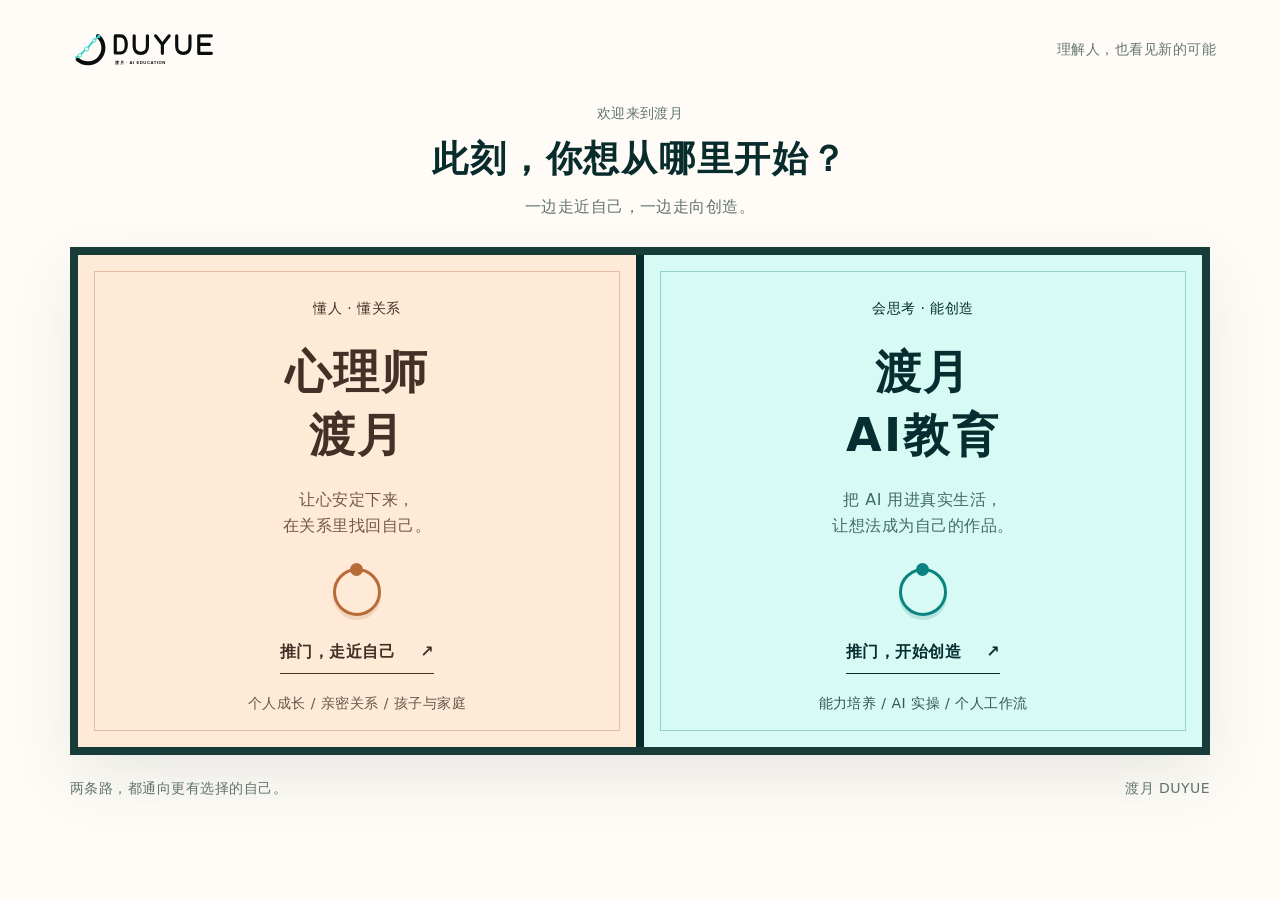
==== index.html @ 3cd17a3c "Replace Pages site with current DUYUE website" ====
﻿<!DOCTYPE html><html lang="zh-CN"><head><meta charSet="utf-8"/><meta name="viewport" content="width=device-width, initial-scale=1"/><link rel="preload" href="/brand/duyue-logo-horizontal-color.svg" as="image"/><link rel="stylesheet" href="/_next/static/css/index.BgFZwK7Y.css"/>
</head><body><main class="duyue-gateway" id="top"><header class="gateway-header"><img src="/brand/duyue-logo-horizontal-color.svg" alt="渡月 DUYUE"/><span>理解人，也看见新的可能</span></header><div class="gateway-heading"><p>欢迎来到渡月</p><h1>此刻，你想从哪里开始？</h1><span>一边走近自己，一边走向创造。</span></div><div class="gateway-doors" aria-label="选择进入心理或 AI 教育网站"><a class="gateway-door door-psychology" href="/psychology/" data-door="true"><span class="door-frame" aria-hidden="true"></span><span class="door-kind">懂人 · 懂关系</span><h2>心理师<span>渡月</span></h2><p>让心安定下来，<br/>在关系里找回自己。</p><span class="door-ring" aria-hidden="true"></span><span class="door-enter">推门，走近自己 <b aria-hidden="true">↗</b></span><small>个人成长 / 亲密关系 / 孩子与家庭</small></a><a class="gateway-door door-education" href="/ai-education/" data-door="true"><span class="door-frame" aria-hidden="true"></span><span class="door-kind">会思考 · 能创造</span><h2>渡月<span>AI教育</span></h2><p>把 AI 用进真实生活，<br/>让想法成为自己的作品。</p><span class="door-ring" aria-hidden="true"></span><span class="door-enter">推门，开始创造 <b aria-hidden="true">↗</b></span><small>能力培养 / AI 实操 / 个人工作流</small></a></div><footer class="gateway-footer"><span>两条路，都通向更有选择的自己。</span><span>渡月 DUYUE</span></footer></main><!--$--><!--/$--><div hidden=""><!--$--><div hidden=""><title>渡月 DUYUE｜走近自己，走向创造</title><meta name="description" content="心理师渡月与渡月AI教育。理解自己与关系，学习面向 AI 时代的能力。选择此刻适合你的入口。"><meta property="og:title" content="渡月 DUYUE｜看见复杂，走向清醒的行动"><meta property="og:description" content="渡月，关系成长顾问与 AI一人公司实践者。把复杂的问题放回真实处境。"><meta property="og:image" content="https://nqldy.top/og.png"><meta property="og:image:width" content="1536"><meta property="og:image:height" content="1024"><meta property="og:image:alt" content="渡月 DUYUE"><meta name="twitter:card" content="summary_large_image"><meta name="twitter:title" content="渡月 DUYUE｜看见复杂，走向清醒的行动"><meta name="twitter:description" content="渡月，关系成长顾问与 AI一人公司实践者。把复杂的问题放回真实处境。"><meta name="twitter:image" content="https://nqldy.top/og.png"><link rel="shortcut icon" href="/brand/duyue-favicon.ico"><link rel="icon" href="/brand/duyue-favicon.ico"><link rel="icon" href="/brand/duyue-symbol-32.png" type="image/png" sizes="32x32"><link rel="apple-touch-icon" href="/brand/duyue-symbol-180.png" type="image/png" sizes="180x180"></div><!--/$--></div><script src="/duyue-experiences.js" defer></script></body></html>
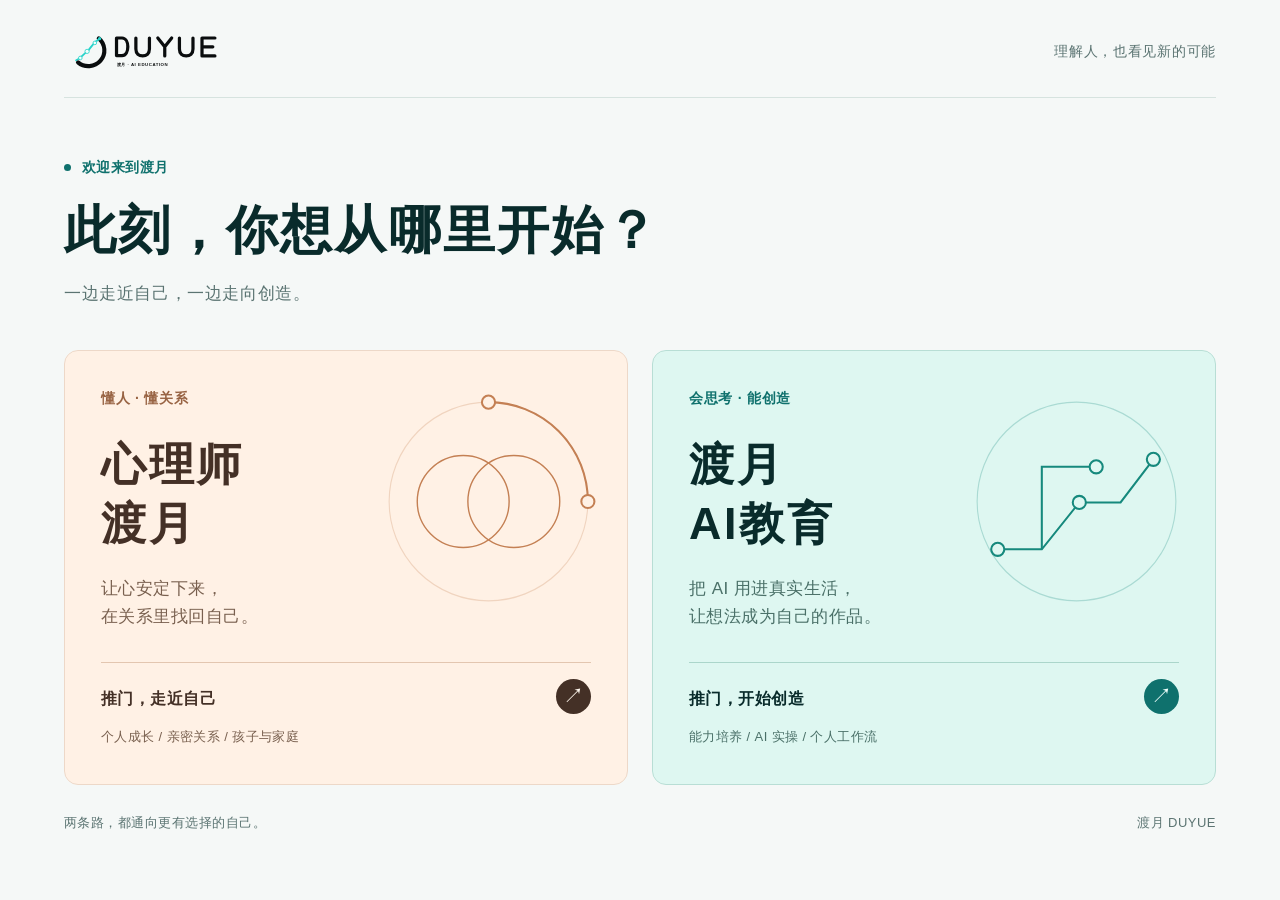
==== commit b113e834: "Replace Pages site with current DUYUE website" ====
--- a/index.html
+++ b/index.html
@@ -1,2 +1,2 @@
-﻿<!DOCTYPE html><html lang="zh-CN"><head><meta charSet="utf-8"/><meta name="viewport" content="width=device-width, initial-scale=1"/><link rel="preload" href="/brand/duyue-logo-horizontal-color.svg" as="image"/><link rel="stylesheet" href="/_next/static/css/index.BgFZwK7Y.css"/>
-</head><body><main class="duyue-gateway" id="top"><header class="gateway-header"><img src="/brand/duyue-logo-horizontal-color.svg" alt="渡月 DUYUE"/><span>理解人，也看见新的可能</span></header><div class="gateway-heading"><p>欢迎来到渡月</p><h1>此刻，你想从哪里开始？</h1><span>一边走近自己，一边走向创造。</span></div><div class="gateway-doors" aria-label="选择进入心理或 AI 教育网站"><a class="gateway-door door-psychology" href="/psychology/" data-door="true"><span class="door-frame" aria-hidden="true"></span><span class="door-kind">懂人 · 懂关系</span><h2>心理师<span>渡月</span></h2><p>让心安定下来，<br/>在关系里找回自己。</p><span class="door-ring" aria-hidden="true"></span><span class="door-enter">推门，走近自己 <b aria-hidden="true">↗</b></span><small>个人成长 / 亲密关系 / 孩子与家庭</small></a><a class="gateway-door door-education" href="/ai-education/" data-door="true"><span class="door-frame" aria-hidden="true"></span><span class="door-kind">会思考 · 能创造</span><h2>渡月<span>AI教育</span></h2><p>把 AI 用进真实生活，<br/>让想法成为自己的作品。</p><span class="door-ring" aria-hidden="true"></span><span class="door-enter">推门，开始创造 <b aria-hidden="true">↗</b></span><small>能力培养 / AI 实操 / 个人工作流</small></a></div><footer class="gateway-footer"><span>两条路，都通向更有选择的自己。</span><span>渡月 DUYUE</span></footer></main><!--$--><!--/$--><div hidden=""><!--$--><div hidden=""><title>渡月 DUYUE｜走近自己，走向创造</title><meta name="description" content="心理师渡月与渡月AI教育。理解自己与关系，学习面向 AI 时代的能力。选择此刻适合你的入口。"><meta property="og:title" content="渡月 DUYUE｜看见复杂，走向清醒的行动"><meta property="og:description" content="渡月，关系成长顾问与 AI一人公司实践者。把复杂的问题放回真实处境。"><meta property="og:image" content="https://nqldy.top/og.png"><meta property="og:image:width" content="1536"><meta property="og:image:height" content="1024"><meta property="og:image:alt" content="渡月 DUYUE"><meta name="twitter:card" content="summary_large_image"><meta name="twitter:title" content="渡月 DUYUE｜看见复杂，走向清醒的行动"><meta name="twitter:description" content="渡月，关系成长顾问与 AI一人公司实践者。把复杂的问题放回真实处境。"><meta name="twitter:image" content="https://nqldy.top/og.png"><link rel="shortcut icon" href="/brand/duyue-favicon.ico"><link rel="icon" href="/brand/duyue-favicon.ico"><link rel="icon" href="/brand/duyue-symbol-32.png" type="image/png" sizes="32x32"><link rel="apple-touch-icon" href="/brand/duyue-symbol-180.png" type="image/png" sizes="180x180"></div><!--/$--></div><script src="/duyue-experiences.js" defer></script></body></html>+﻿<!DOCTYPE html><html lang="zh-CN"><head><meta charSet="utf-8"/><meta name="viewport" content="width=device-width, initial-scale=1"/><link rel="preload" href="/brand/duyue-logo-horizontal-color.svg" as="image"/><link rel="stylesheet" href="/_next/static/css/index.BwI75nAm.css"/>
+</head><body><main class="duyue-gateway gateway-modern" id="top"><header class="gateway-header"><img src="/brand/duyue-logo-horizontal-color.svg" alt="渡月 DUYUE"/><span>理解人，也看见新的可能</span></header><div class="gateway-heading"><p>欢迎来到渡月</p><h1>此刻，你想从哪里开始？</h1><span>一边走近自己，一边走向创造。</span></div><div class="gateway-doors" aria-label="选择进入心理或 AI 教育网站"><a class="gateway-door door-psychology" href="/psychology/" data-door="true"><span class="door-art door-art-relationship" aria-hidden="true"><svg viewBox="0 0 240 240" fill="none"><circle cx="120" cy="120" r="106"></circle><path d="M120 14A106 106 0 0 1 226 120"></path><circle cx="93" cy="120" r="49"></circle><circle cx="147" cy="120" r="49"></circle><circle class="door-node" cx="120" cy="14" r="7"></circle><circle class="door-node" cx="226" cy="120" r="7"></circle></svg></span><span class="door-kind">懂人 · 懂关系</span><h2>心理师<span>渡月</span></h2><p>让心安定下来，<br/>在关系里找回自己。</p><span class="door-enter">推门，走近自己 <b aria-hidden="true">↗</b></span><small>个人成长 / 亲密关系 / 孩子与家庭</small></a><a class="gateway-door door-education" href="/ai-education/" data-door="true"><span class="door-art door-art-create" aria-hidden="true"><svg viewBox="0 0 240 240" fill="none"><circle cx="120" cy="120" r="106"></circle><path d="M36 171H83L123 121H167L202 75"></path><path d="M83 171V83H141"></path><circle class="door-node" cx="36" cy="171" r="7"></circle><circle class="door-node" cx="123" cy="121" r="7"></circle><circle class="door-node" cx="202" cy="75" r="7"></circle><circle class="door-node" cx="141" cy="83" r="7"></circle></svg></span><span class="door-kind">会思考 · 能创造</span><h2>渡月<span>AI教育</span></h2><p>把 AI 用进真实生活，<br/>让想法成为自己的作品。</p><span class="door-enter">推门，开始创造 <b aria-hidden="true">↗</b></span><small>能力培养 / AI 实操 / 个人工作流</small></a></div><footer class="gateway-footer"><span>两条路，都通向更有选择的自己。</span><span>渡月 DUYUE</span></footer></main><!--$--><!--/$--><div hidden=""><!--$--><div hidden=""><title>渡月 DUYUE｜走近自己，走向创造</title><meta name="description" content="心理师渡月与渡月AI教育。理解自己与关系，学习面向 AI 时代的能力。选择此刻适合你的入口。"><meta property="og:title" content="渡月 DUYUE｜看见复杂，走向清醒的行动"><meta property="og:description" content="渡月，关系成长顾问与 AI一人公司实践者。把复杂的问题放回真实处境。"><meta property="og:image" content="https://nqldy.top/og.png"><meta property="og:image:width" content="1536"><meta property="og:image:height" content="1024"><meta property="og:image:alt" content="渡月 DUYUE"><meta name="twitter:card" content="summary_large_image"><meta name="twitter:title" content="渡月 DUYUE｜看见复杂，走向清醒的行动"><meta name="twitter:description" content="渡月，关系成长顾问与 AI一人公司实践者。把复杂的问题放回真实处境。"><meta name="twitter:image" content="https://nqldy.top/og.png"><link rel="shortcut icon" href="/brand/duyue-favicon.ico"><link rel="icon" href="/brand/duyue-favicon.ico"><link rel="icon" href="/brand/duyue-symbol-32.png" type="image/png" sizes="32x32"><link rel="apple-touch-icon" href="/brand/duyue-symbol-180.png" type="image/png" sizes="180x180"></div><!--/$--></div><script src="/duyue-experiences.js" defer></script></body></html>
